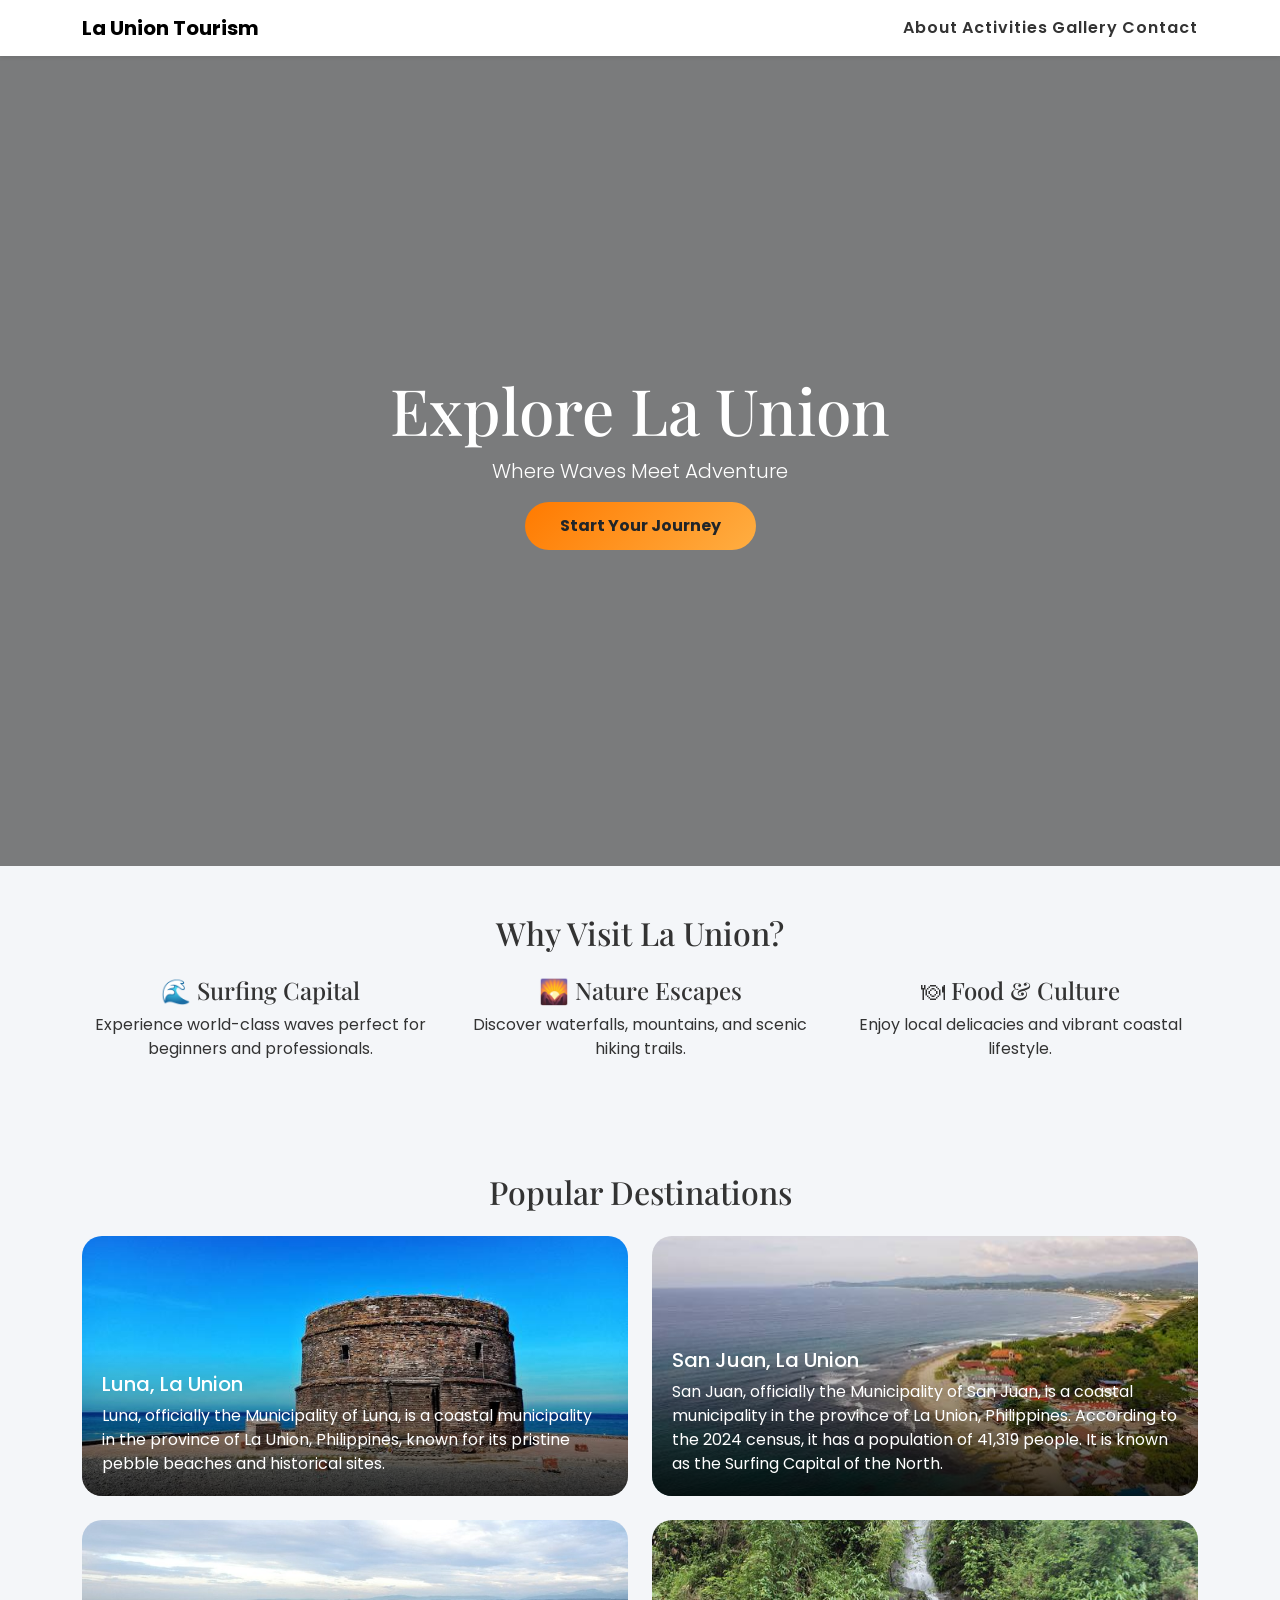
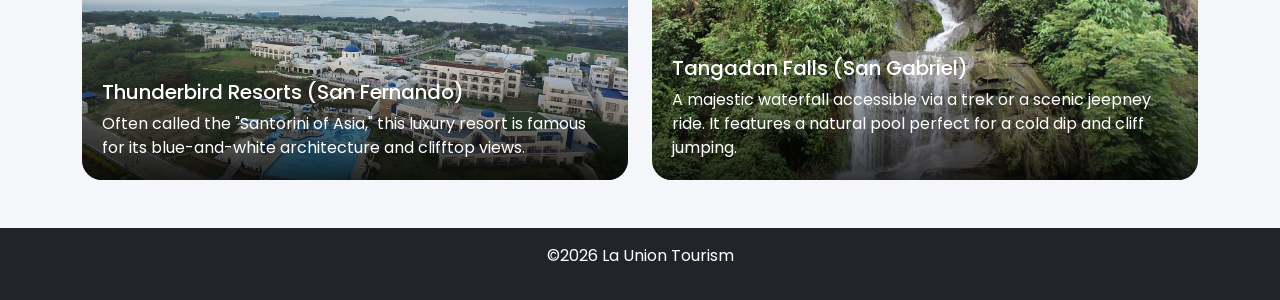
==== index.html @ d93eab06 "Add files via upload" ====
<!DOCTYPE html>
<html lang="en">
<head>
<meta charset="UTF-8">
<meta name="viewport" content="width=device-width, initial-scale=1.0">
<title>La Union Tourism</title>
<link href="https://cdn.jsdelivr.net/npm/bootstrap@5.3.0/dist/css/bootstrap.min.css" rel="stylesheet">
<link rel="stylesheet" href="styles.css">
</head>

<body>

<nav class="navbar navbar-expand-lg bg-white shadow-sm sticky-top">
<div class="container">
<a class="navbar-brand fw-bold" href="#">La Union Tourism</a>
<div>
<a href="about.html" class="nav-link d-inline">About</a>
<a href="activities.html" class="nav-link d-inline">Activities</a>
<a href="gallery.html" class="nav-link d-inline">Gallery</a>
<a href="contact.html" class="nav-link d-inline">Contact</a>
</div>
</div>
</nav>

<main>

<section class="hero-home">
<div>
<h1>Explore La Union</h1>
<p class="lead">Where Waves Meet Adventure</p>
<a href="about.html" class="btn btn-custom">Start Your Journey</a>
</div>
</section>

<section class="container py-5">
<h2 class="text-center mb-4">Why Visit La Union?</h2>
<div class="row text-center">
<div class="col-md-4">
<h4>🌊 Surfing Capital</h4>
<p>Experience world-class waves perfect for beginners and professionals.</p>
</div>
<div class="col-md-4">
<h4>🌄 Nature Escapes</h4>
<p>Discover waterfalls, mountains, and scenic hiking trails.</p>
</div>
<div class="col-md-4">
<h4>🍽 Food & Culture</h4>
<p>Enjoy local delicacies and vibrant coastal lifestyle.</p>
</div>
</div>
</section>

<section class="container py-5">
<h2 class="text-center mb-4">Popular Destinations</h2>
<div class="row g-4">

<div class="col-md-6">
<div class="image-card position-relative">
<img src=".//A.jpg">
<div class="image-card-caption">
<h5>Luna, La Union</h5>
<h7>Luna, officially the Municipality of Luna, is a coastal municipality in the province of La Union, Philippines, known for its pristine pebble beaches and historical sites. </h7>
</div>
</div>
</div>

<div class="col-md-6">
<div class="image-card position-relative">
<img src=".//B.jpg">
<div class="image-card-caption">
<h5>San Juan, La Union</h5>
<h7>San Juan, officially the Municipality of San Juan, is a coastal municipality in the province of La Union, Philippines. According to the 2024 census, it has a population of 41,319 people. It is known as the Surfing Capital of the North.</h7>
</div>
</div>
</div>

<div class="col-md-6">
<div class="image-card position-relative">
<img src=".//C.jpg">
<div class="image-card-caption">
<h5>Thunderbird Resorts (San Fernando)</h5>
<h7>Often called the "Santorini of Asia," this luxury resort is famous for its blue-and-white architecture and clifftop views.</h7>
</div>
</div>
</div>

<div class="col-md-6">
<div class="image-card position-relative">
<img src=".//D.jpg">
<div class="image-card-caption">
<h5>Tangadan Falls (San Gabriel)</h5>
<h7> A majestic waterfall accessible via a trek or a scenic jeepney ride. It features a natural pool perfect for a cold dip and cliff jumping.</h7>
</div>
</div>
</div>

</div>
</section>

</main>

<footer class="bg-dark text-white text-center py-3">
<p>©2026 La Union Tourism</p>
</footer>

</body>
</html>
---- styles.css ----
@import url('https://fonts.googleapis.com/css2?family=Playfair+Display:wght@400;700&family=Poppins:wght@300;400;600&display=swap');

:root {
    --primary: #ff7a00;
    --dark: #1e1e1e;
    --light: #ffffff;
    --bg: #f4f6f9;
}

body {
    font-family: 'Poppins', sans-serif;
    background: var(--bg);
    color: #333;
}
 
h1, h2, h3, h4 {
    font-family: 'Playfair Display', serif;
}
 
.navbar {
    backdrop-filter: blur(10px);
}
.nav-link {
    font-weight: 600;
    letter-spacing: 1px;
    position: relative;
}
.nav-link::after {
    content: '';
    width: 0%;
    height: 2px;
    background: var(--primary);
    position: absolute;
    bottom: 0;
    left: 0;
    transition: 0.3s;
}
.nav-link:hover::after {
    width: 100%;
}
 
.hero-home {
    background: linear-gradient(rgba(0,0,0,0.5), rgba(0,0,0,0.5)),
    url('https://images.unsplash.com/photo-1507525428034-b723cf961d3e?w=1600') center/cover;
    height: 90vh;
    display: flex;
    align-items: center;
    justify-content: center;
    color: white;
    text-align: center;
}

.hero-home h1 {
    font-size: 4rem;
    animation: fadeInDown 1s ease;
}

.hero-home p {
    animation: fadeInUp 1.2s ease;
}
 
.btn-custom {
    background: linear-gradient(135deg, #ff7a00, #ffae42);
    border: none;
    border-radius: 50px;
    padding: 12px 35px;
    font-weight: bold;
    transition: 0.3s;
}
.btn-custom:hover {
    transform: translateY(-3px);
    box-shadow: 0 8px 20px rgba(0,0,0,0.2);
}
 
.image-card {
    position: relative;
    overflow: hidden;
    border-radius: 20px;
    transition: 0.4s;
}
.image-card img {
    width: 100%;
    height: 260px;
    object-fit: cover;
    transition: 0.4s;
}
.image-card:hover img {
    transform: scale(1.1);
}
.image-card:hover {
    transform: translateY(-5px);
}

.image-card-caption {
    position: absolute;
    bottom: 0;
    width: 100%;
    padding: 20px;
    color: white;
    background: linear-gradient(transparent, rgba(0,0,0,0.8));
}
 
.activity-pill {
    background: linear-gradient(135deg, #ff7a00, #ffae42);
    border-radius: 50px;
    padding: 15px;
    text-align: center;
    color: white;
    font-weight: bold;
    transition: 0.3s;
    cursor: pointer;
}
.activity-pill:hover {
    transform: scale(1.05);
}
 
.glass {
    background: rgba(255,255,255,0.2);
    backdrop-filter: blur(15px);
    border-radius: 15px;
}
 
footer {
    background: var(--dark);
}
 
@keyframes fadeInDown {
    from {opacity: 0; transform: translateY(-30px);}
    to {opacity: 1; transform: translateY(0);}
}
@keyframes fadeInUp {
    from {opacity: 0; transform: translateY(30px);}
    to {opacity: 1; transform: translateY(0);}
}
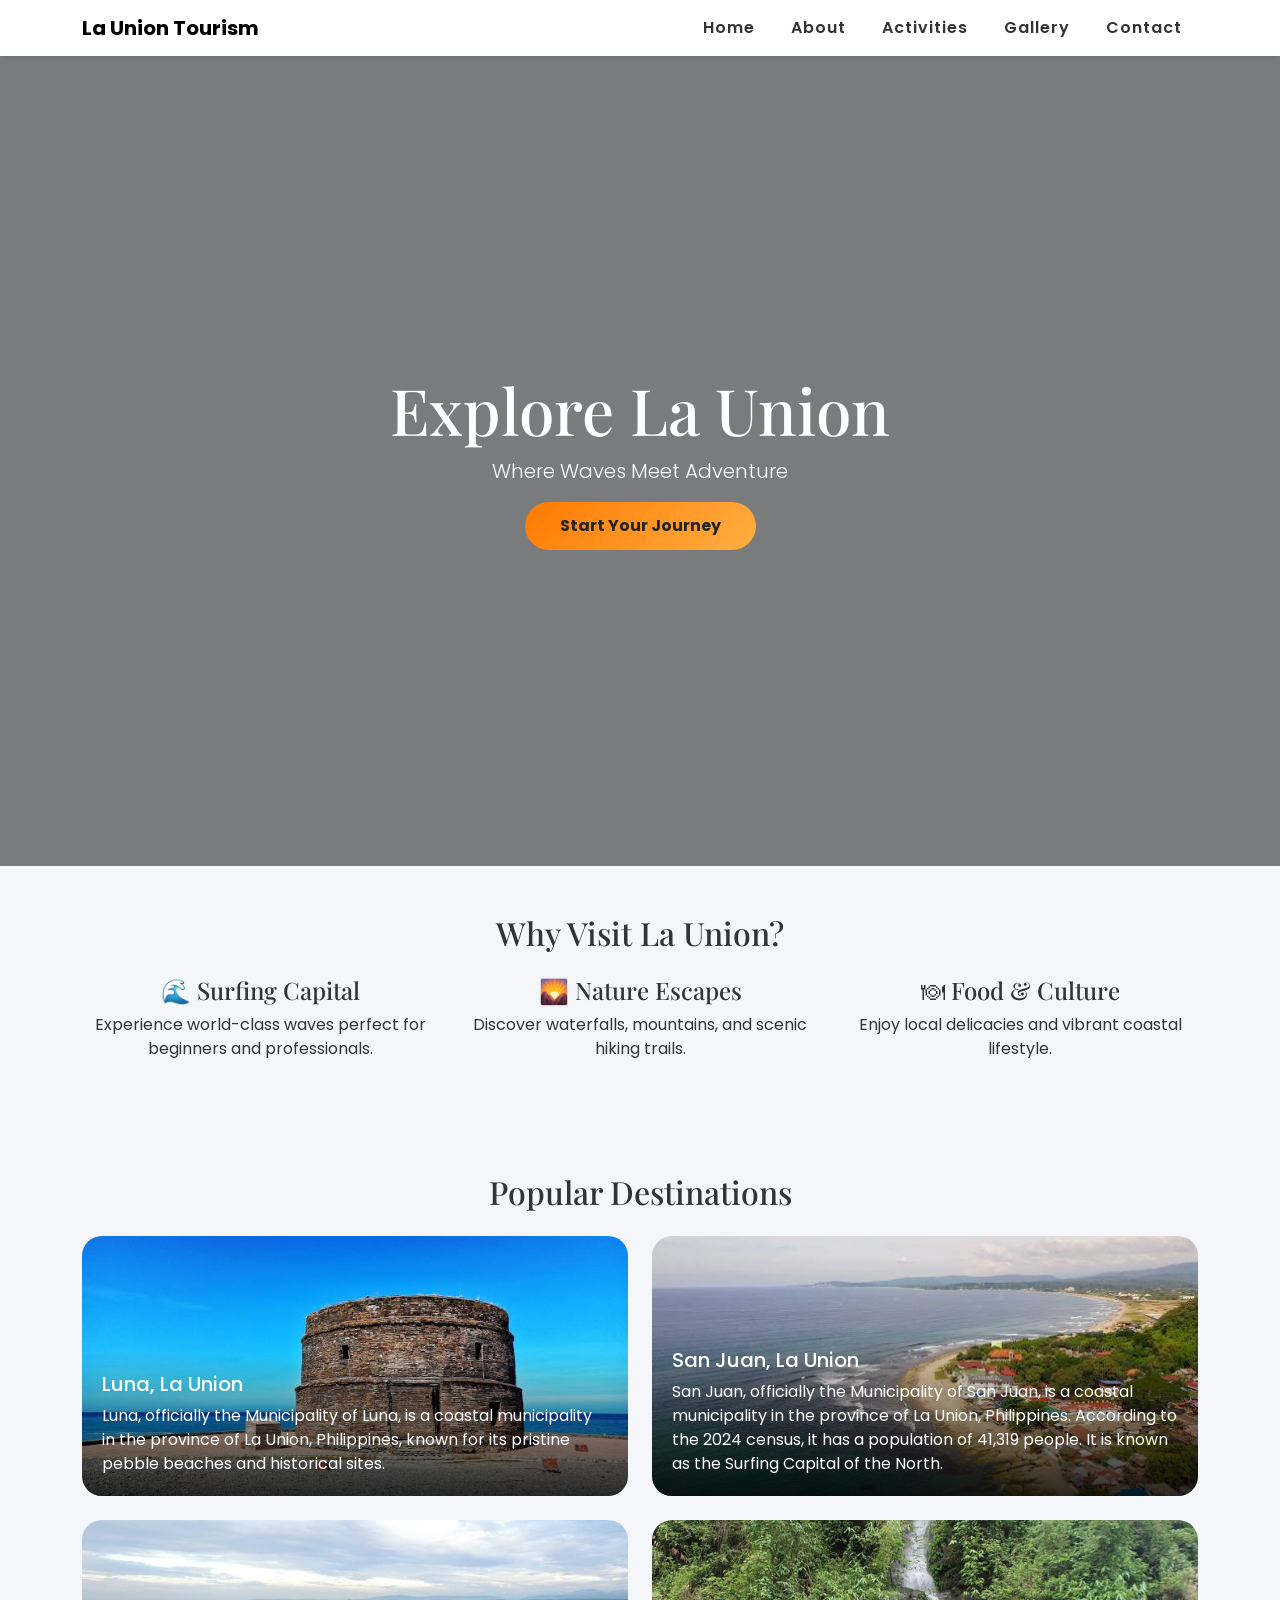
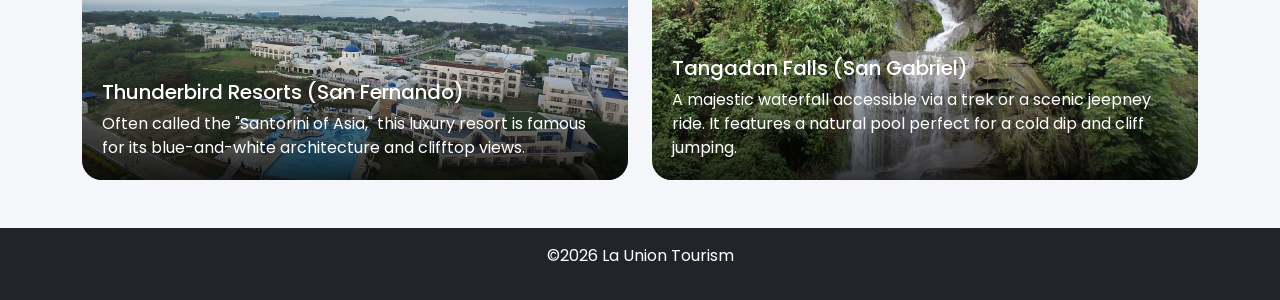
==== commit eed18ee9: "Fix HTML encoding issues in index.html" ====
--- a/index.html
+++ b/index.html
@@ -14,10 +14,11 @@
 <div class="container">
 <a class="navbar-brand fw-bold" href="#">La Union Tourism</a>
 <div>
-<a href="about.html" class="nav-link d-inline">About</a>
-<a href="activities.html" class="nav-link d-inline">Activities</a>
-<a href="gallery.html" class="nav-link d-inline">Gallery</a>
-<a href="contact.html" class="nav-link d-inline">Contact</a>
+<a href="index.html" class="nav-link d-inline mx-3">Home</a>
+<a href="about.html" class="nav-link d-inline mx-3">About</a>
+<a href="activities.html" class="nav-link d-inline mx-3">Activities</a>
+<a href="gallery.html" class="nav-link d-inline mx-3">Gallery</a>
+<a href="contact.html" class="nav-link d-inline mx-3">Contact</a>
 </div>
 </div>
 </nav>
@@ -104,4 +105,4 @@
 </footer>
 
 </body>
-</html>+</html>
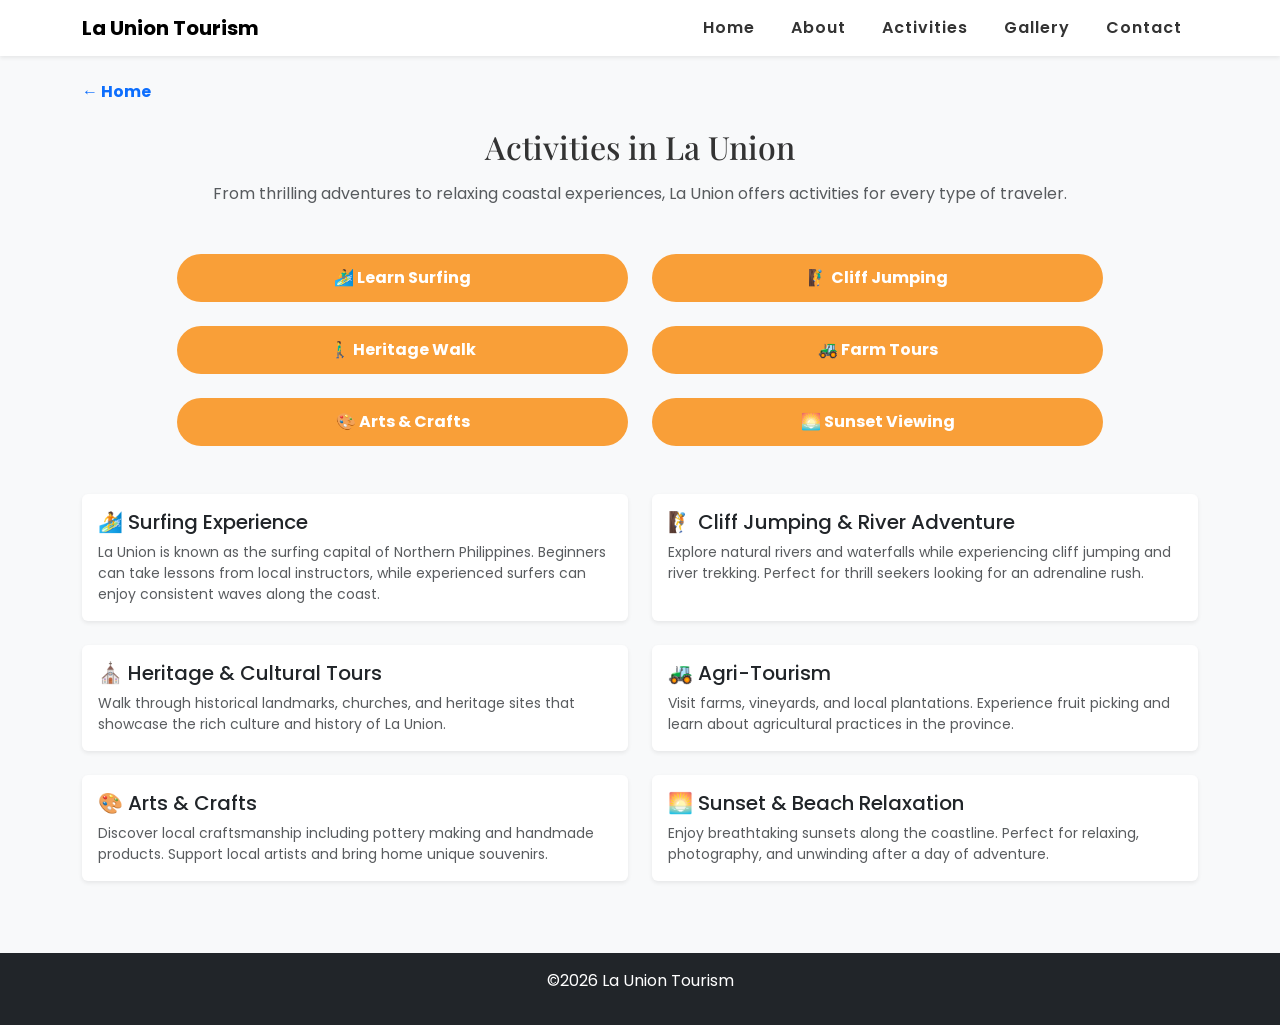
==== commit e87c1bac: "Update index.html" ====
--- a/index.html
+++ b/index.html
@@ -3,105 +3,137 @@
 <head>
 <meta charset="UTF-8">
 <meta name="viewport" content="width=device-width, initial-scale=1.0">
-<title>La Union Tourism</title>
+<title>Activities - La Union Tourism</title>
 <link href="https://cdn.jsdelivr.net/npm/bootstrap@5.3.0/dist/css/bootstrap.min.css" rel="stylesheet">
 <link rel="stylesheet" href="styles.css">
+<style>
+  /* Custom styles for the orange buttons to match your image */
+  .activity-btn {
+    background-color: #f99f38; 
+    color: white;
+    font-weight: bold;
+    border-radius: 25px;
+    padding: 12px 20px;
+    width: 100%;
+    text-align: center;
+    text-decoration: none;
+    display: inline-block;
+    transition: 0.3s;
+  }
+  .activity-btn:hover {
+    background-color: #e08c2f;
+    color: white;
+  }
+</style>
 </head>
 
-<body>
+<body class="bg-light">
 
 <nav class="navbar navbar-expand-lg bg-white shadow-sm sticky-top">
-<div class="container">
-<a class="navbar-brand fw-bold" href="#">La Union Tourism</a>
-<div>
-<a href="index.html" class="nav-link d-inline mx-3">Home</a>
-<a href="about.html" class="nav-link d-inline mx-3">About</a>
-<a href="activities.html" class="nav-link d-inline mx-3">Activities</a>
-<a href="gallery.html" class="nav-link d-inline mx-3">Gallery</a>
-<a href="contact.html" class="nav-link d-inline mx-3">Contact</a>
-</div>
-</div>
+  <div class="container">
+    <a class="navbar-brand fw-bold" href="#">La Union Tourism</a>
+    <div>
+      <a href="index.html" class="nav-link d-inline mx-3">Home</a>
+      <a href="about.html" class="nav-link d-inline mx-3">About</a>
+      <a href="activities.html" class="nav-link d-inline mx-3">Activities</a>
+      <a href="gallery.html" class="nav-link d-inline mx-3">Gallery</a>
+      <a href="contact.html" class="nav-link d-inline mx-3">Contact</a>
+    </div>
+  </div>
 </nav>
 
-<main>
+<main class="container py-4">
+  
+  <div class="mb-4 text-start">
+    <a href="index.html" class="text-decoration-none fw-bold text-primary">← Home</a>
+  </div>
 
-<section class="hero-home">
-<div>
-<h1>Explore La Union</h1>
-<p class="lead">Where Waves Meet Adventure</p>
-<a href="about.html" class="btn btn-custom">Start Your Journey</a>
-</div>
-</section>
+  <div class="text-center mb-5">
+    <h2 class="mb-3">Activities in La Union</h2>
+    <p class="text-muted">From thrilling adventures to relaxing coastal experiences, La Union offers activities for every type of traveler.</p>
+  </div>
 
-<section class="container py-5">
-<h2 class="text-center mb-4">Why Visit La Union?</h2>
-<div class="row text-center">
-<div class="col-md-4">
-<h4>🌊 Surfing Capital</h4>
-<p>Experience world-class waves perfect for beginners and professionals.</p>
-</div>
-<div class="col-md-4">
-<h4>🌄 Nature Escapes</h4>
-<p>Discover waterfalls, mountains, and scenic hiking trails.</p>
-</div>
-<div class="col-md-4">
-<h4>🍽 Food & Culture</h4>
-<p>Enjoy local delicacies and vibrant coastal lifestyle.</p>
-</div>
-</div>
-</section>
+  <div class="row g-4 justify-content-center mb-5">
+    <div class="col-md-5">
+      <a href="#" class="activity-btn">🏄‍♂️ Learn Surfing</a>
+    </div>
+    <div class="col-md-5">
+      <a href="#" class="activity-btn">🧗‍♂️ Cliff Jumping</a>
+    </div>
+    <div class="col-md-5">
+      <a href="#" class="activity-btn">🚶‍♂️ Heritage Walk</a>
+    </div>
+    <div class="col-md-5">
+      <a href="#" class="activity-btn">🚜 Farm Tours</a>
+    </div>
+    <div class="col-md-5">
+      <a href="#" class="activity-btn">🎨 Arts & Crafts</a>
+    </div>
+    <div class="col-md-5">
+      <a href="#" class="activity-btn">🌅 Sunset Viewing</a>
+    </div>
+  </div>
 
-<section class="container py-5">
-<h2 class="text-center mb-4">Popular Destinations</h2>
-<div class="row g-4">
-
-<div class="col-md-6">
-<div class="image-card position-relative">
-<img src=".//A.jpg">
-<div class="image-card-caption">
-<h5>Luna, La Union</h5>
-<h7>Luna, officially the Municipality of Luna, is a coastal municipality in the province of La Union, Philippines, known for its pristine pebble beaches and historical sites. </h7>
-</div>
-</div>
-</div>
-
-<div class="col-md-6">
-<div class="image-card position-relative">
-<img src=".//B.jpg">
-<div class="image-card-caption">
-<h5>San Juan, La Union</h5>
-<h7>San Juan, officially the Municipality of San Juan, is a coastal municipality in the province of La Union, Philippines. According to the 2024 census, it has a population of 41,319 people. It is known as the Surfing Capital of the North.</h7>
-</div>
-</div>
-</div>
-
-<div class="col-md-6">
-<div class="image-card position-relative">
-<img src=".//C.jpg">
-<div class="image-card-caption">
-<h5>Thunderbird Resorts (San Fernando)</h5>
-<h7>Often called the "Santorini of Asia," this luxury resort is famous for its blue-and-white architecture and clifftop views.</h7>
-</div>
-</div>
-</div>
-
-<div class="col-md-6">
-<div class="image-card position-relative">
-<img src=".//D.jpg">
-<div class="image-card-caption">
-<h5>Tangadan Falls (San Gabriel)</h5>
-<h7> A majestic waterfall accessible via a trek or a scenic jeepney ride. It features a natural pool perfect for a cold dip and cliff jumping.</h7>
-</div>
-</div>
-</div>
-
-</div>
-</section>
+  <div class="row g-4">
+    <div class="col-md-6">
+      <div class="card h-100 shadow-sm border-0">
+        <div class="card-body">
+          <h5 class="card-title">🏄 Surfing Experience</h5>
+          <p class="card-text text-muted small">La Union is known as the surfing capital of Northern Philippines. Beginners can take lessons from local instructors, while experienced surfers can enjoy consistent waves along the coast.</p>
+        </div>
+      </div>
+    </div>
+    
+    <div class="col-md-6">
+      <div class="card h-100 shadow-sm border-0">
+        <div class="card-body">
+          <h5 class="card-title">🧗 Cliff Jumping & River Adventure</h5>
+          <p class="card-text text-muted small">Explore natural rivers and waterfalls while experiencing cliff jumping and river trekking. Perfect for thrill seekers looking for an adrenaline rush.</p>
+        </div>
+      </div>
+    </div>
+    
+    <div class="col-md-6">
+      <div class="card h-100 shadow-sm border-0">
+        <div class="card-body">
+          <h5 class="card-title">⛪ Heritage & Cultural Tours</h5>
+          <p class="card-text text-muted small">Walk through historical landmarks, churches, and heritage sites that showcase the rich culture and history of La Union.</p>
+        </div>
+      </div>
+    </div>
+    
+    <div class="col-md-6">
+      <div class="card h-100 shadow-sm border-0">
+        <div class="card-body">
+          <h5 class="card-title">🚜 Agri-Tourism</h5>
+          <p class="card-text text-muted small">Visit farms, vineyards, and local plantations. Experience fruit picking and learn about agricultural practices in the province.</p>
+        </div>
+      </div>
+    </div>
+    
+    <div class="col-md-6">
+      <div class="card h-100 shadow-sm border-0">
+        <div class="card-body">
+          <h5 class="card-title">🎨 Arts & Crafts</h5>
+          <p class="card-text text-muted small">Discover local craftsmanship including pottery making and handmade products. Support local artists and bring home unique souvenirs.</p>
+        </div>
+      </div>
+    </div>
+    
+    <div class="col-md-6">
+      <div class="card h-100 shadow-sm border-0">
+        <div class="card-body">
+          <h5 class="card-title">🌅 Sunset & Beach Relaxation</h5>
+          <p class="card-text text-muted small">Enjoy breathtaking sunsets along the coastline. Perfect for relaxing, photography, and unwinding after a day of adventure.</p>
+        </div>
+      </div>
+    </div>
+  </div>
 
 </main>
 
-<footer class="bg-dark text-white text-center py-3">
-<p>©2026 La Union Tourism</p>
+<footer class="bg-dark text-white text-center py-3 mt-5">
+  <p>©2026 La Union Tourism</p>
 </footer>
 
 </body>
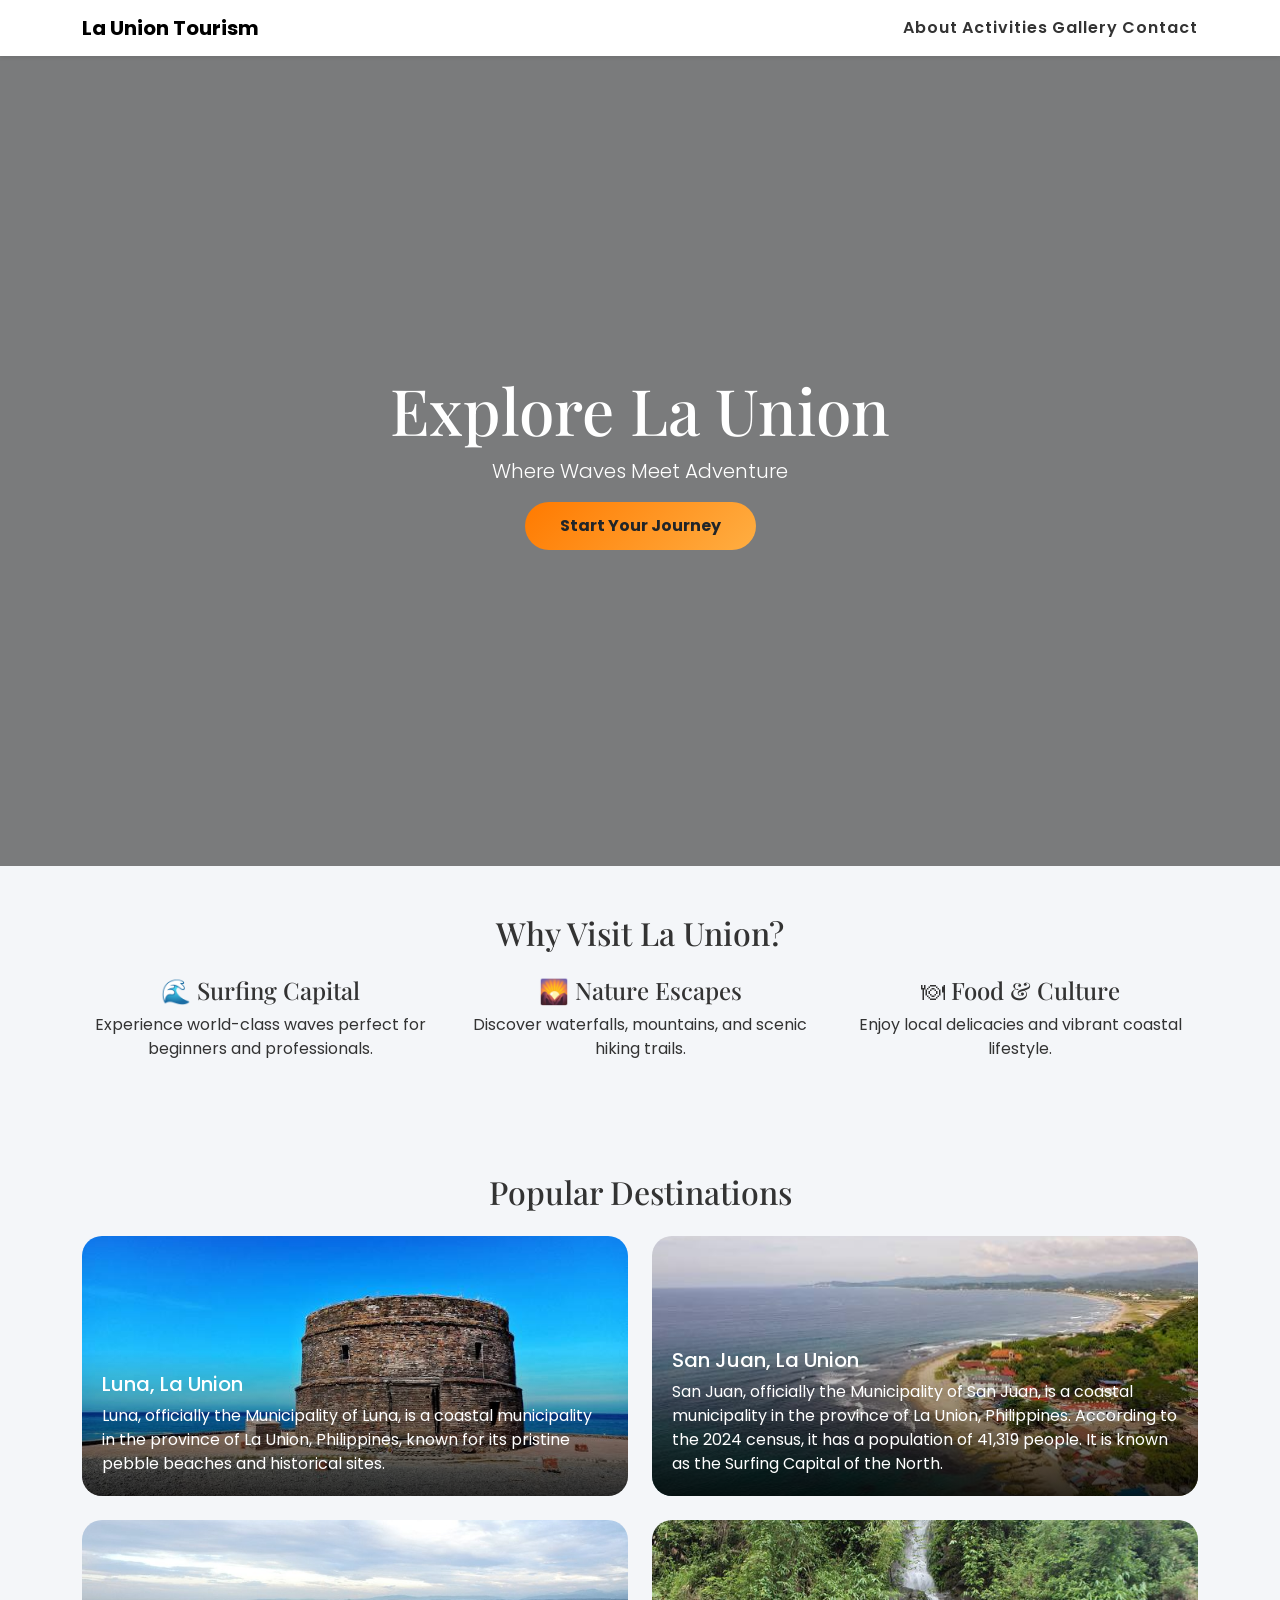
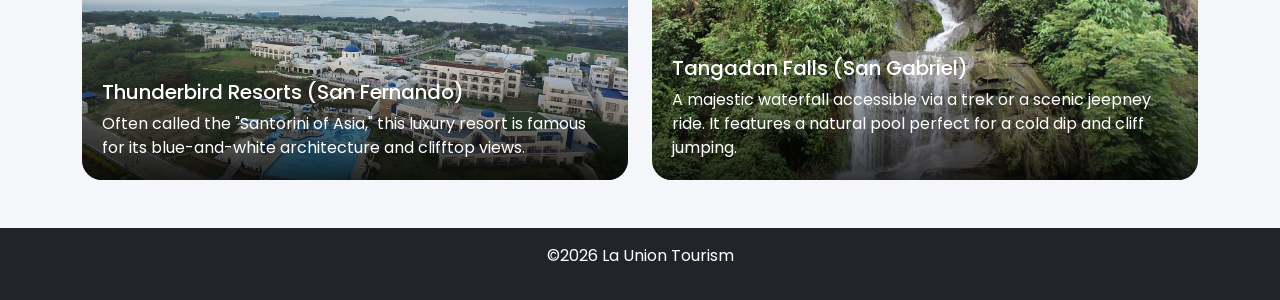
==== commit 8eb86b1c: "Update index.html" ====
--- a/index.html
+++ b/index.html
@@ -3,137 +3,104 @@
 <head>
 <meta charset="UTF-8">
 <meta name="viewport" content="width=device-width, initial-scale=1.0">
-<title>Activities - La Union Tourism</title>
+<title>La Union Tourism</title>
 <link href="https://cdn.jsdelivr.net/npm/bootstrap@5.3.0/dist/css/bootstrap.min.css" rel="stylesheet">
 <link rel="stylesheet" href="styles.css">
-<style>
-  /* Custom styles for the orange buttons to match your image */
-  .activity-btn {
-    background-color: #f99f38; 
-    color: white;
-    font-weight: bold;
-    border-radius: 25px;
-    padding: 12px 20px;
-    width: 100%;
-    text-align: center;
-    text-decoration: none;
-    display: inline-block;
-    transition: 0.3s;
-  }
-  .activity-btn:hover {
-    background-color: #e08c2f;
-    color: white;
-  }
-</style>
 </head>
 
-<body class="bg-light">
+<body>
 
 <nav class="navbar navbar-expand-lg bg-white shadow-sm sticky-top">
-  <div class="container">
-    <a class="navbar-brand fw-bold" href="#">La Union Tourism</a>
-    <div>
-      <a href="index.html" class="nav-link d-inline mx-3">Home</a>
-      <a href="about.html" class="nav-link d-inline mx-3">About</a>
-      <a href="activities.html" class="nav-link d-inline mx-3">Activities</a>
-      <a href="gallery.html" class="nav-link d-inline mx-3">Gallery</a>
-      <a href="contact.html" class="nav-link d-inline mx-3">Contact</a>
-    </div>
-  </div>
+<div class="container">
+<a class="navbar-brand fw-bold" href="#">La Union Tourism</a>
+<div>
+<a href="about.html" class="nav-link d-inline">About</a>
+<a href="activities.html" class="nav-link d-inline">Activities</a>
+<a href="gallery.html" class="nav-link d-inline">Gallery</a>
+<a href="contact.html" class="nav-link d-inline">Contact</a>
+</div>
+</div>
 </nav>
 
-<main class="container py-4">
-  
-  <div class="mb-4 text-start">
-    <a href="index.html" class="text-decoration-none fw-bold text-primary">← Home</a>
-  </div>
+<main>
 
-  <div class="text-center mb-5">
-    <h2 class="mb-3">Activities in La Union</h2>
-    <p class="text-muted">From thrilling adventures to relaxing coastal experiences, La Union offers activities for every type of traveler.</p>
-  </div>
+<section class="hero-home">
+<div>
+<h1>Explore La Union</h1>
+<p class="lead">Where Waves Meet Adventure</p>
+<a href="about.html" class="btn btn-custom">Start Your Journey</a>
+</div>
+</section>
 
-  <div class="row g-4 justify-content-center mb-5">
-    <div class="col-md-5">
-      <a href="#" class="activity-btn">🏄‍♂️ Learn Surfing</a>
-    </div>
-    <div class="col-md-5">
-      <a href="#" class="activity-btn">🧗‍♂️ Cliff Jumping</a>
-    </div>
-    <div class="col-md-5">
-      <a href="#" class="activity-btn">🚶‍♂️ Heritage Walk</a>
-    </div>
-    <div class="col-md-5">
-      <a href="#" class="activity-btn">🚜 Farm Tours</a>
-    </div>
-    <div class="col-md-5">
-      <a href="#" class="activity-btn">🎨 Arts & Crafts</a>
-    </div>
-    <div class="col-md-5">
-      <a href="#" class="activity-btn">🌅 Sunset Viewing</a>
-    </div>
-  </div>
+<section class="container py-5">
+<h2 class="text-center mb-4">Why Visit La Union?</h2>
+<div class="row text-center">
+<div class="col-md-4">
+<h4>🌊 Surfing Capital</h4>
+<p>Experience world-class waves perfect for beginners and professionals.</p>
+</div>
+<div class="col-md-4">
+<h4>🌄 Nature Escapes</h4>
+<p>Discover waterfalls, mountains, and scenic hiking trails.</p>
+</div>
+<div class="col-md-4">
+<h4>🍽 Food & Culture</h4>
+<p>Enjoy local delicacies and vibrant coastal lifestyle.</p>
+</div>
+</div>
+</section>
 
-  <div class="row g-4">
-    <div class="col-md-6">
-      <div class="card h-100 shadow-sm border-0">
-        <div class="card-body">
-          <h5 class="card-title">🏄 Surfing Experience</h5>
-          <p class="card-text text-muted small">La Union is known as the surfing capital of Northern Philippines. Beginners can take lessons from local instructors, while experienced surfers can enjoy consistent waves along the coast.</p>
-        </div>
-      </div>
-    </div>
-    
-    <div class="col-md-6">
-      <div class="card h-100 shadow-sm border-0">
-        <div class="card-body">
-          <h5 class="card-title">🧗 Cliff Jumping & River Adventure</h5>
-          <p class="card-text text-muted small">Explore natural rivers and waterfalls while experiencing cliff jumping and river trekking. Perfect for thrill seekers looking for an adrenaline rush.</p>
-        </div>
-      </div>
-    </div>
-    
-    <div class="col-md-6">
-      <div class="card h-100 shadow-sm border-0">
-        <div class="card-body">
-          <h5 class="card-title">⛪ Heritage & Cultural Tours</h5>
-          <p class="card-text text-muted small">Walk through historical landmarks, churches, and heritage sites that showcase the rich culture and history of La Union.</p>
-        </div>
-      </div>
-    </div>
-    
-    <div class="col-md-6">
-      <div class="card h-100 shadow-sm border-0">
-        <div class="card-body">
-          <h5 class="card-title">🚜 Agri-Tourism</h5>
-          <p class="card-text text-muted small">Visit farms, vineyards, and local plantations. Experience fruit picking and learn about agricultural practices in the province.</p>
-        </div>
-      </div>
-    </div>
-    
-    <div class="col-md-6">
-      <div class="card h-100 shadow-sm border-0">
-        <div class="card-body">
-          <h5 class="card-title">🎨 Arts & Crafts</h5>
-          <p class="card-text text-muted small">Discover local craftsmanship including pottery making and handmade products. Support local artists and bring home unique souvenirs.</p>
-        </div>
-      </div>
-    </div>
-    
-    <div class="col-md-6">
-      <div class="card h-100 shadow-sm border-0">
-        <div class="card-body">
-          <h5 class="card-title">🌅 Sunset & Beach Relaxation</h5>
-          <p class="card-text text-muted small">Enjoy breathtaking sunsets along the coastline. Perfect for relaxing, photography, and unwinding after a day of adventure.</p>
-        </div>
-      </div>
-    </div>
-  </div>
+<section class="container py-5">
+<h2 class="text-center mb-4">Popular Destinations</h2>
+<div class="row g-4">
+
+<div class="col-md-6">
+<div class="image-card position-relative">
+<img src=".//A.jpg">
+<div class="image-card-caption">
+<h5>Luna, La Union</h5>
+<h7>Luna, officially the Municipality of Luna, is a coastal municipality in the province of La Union, Philippines, known for its pristine pebble beaches and historical sites. </h7>
+</div>
+</div>
+</div>
+
+<div class="col-md-6">
+<div class="image-card position-relative">
+<img src=".//B.jpg">
+<div class="image-card-caption">
+<h5>San Juan, La Union</h5>
+<h7>San Juan, officially the Municipality of San Juan, is a coastal municipality in the province of La Union, Philippines. According to the 2024 census, it has a population of 41,319 people. It is known as the Surfing Capital of the North.</h7>
+</div>
+</div>
+</div>
+
+<div class="col-md-6">
+<div class="image-card position-relative">
+<img src=".//C.jpg">
+<div class="image-card-caption">
+<h5>Thunderbird Resorts (San Fernando)</h5>
+<h7>Often called the "Santorini of Asia," this luxury resort is famous for its blue-and-white architecture and clifftop views.</h7>
+</div>
+</div>
+</div>
+
+<div class="col-md-6">
+<div class="image-card position-relative">
+<img src=".//D.jpg">
+<div class="image-card-caption">
+<h5>Tangadan Falls (San Gabriel)</h5>
+<h7> A majestic waterfall accessible via a trek or a scenic jeepney ride. It features a natural pool perfect for a cold dip and cliff jumping.</h7>
+</div>
+</div>
+</div>
+
+</div>
+</section>
 
 </main>
 
-<footer class="bg-dark text-white text-center py-3 mt-5">
-  <p>©2026 La Union Tourism</p>
+<footer class="bg-dark text-white text-center py-3">
+<p>©2026 La Union Tourism</p>
 </footer>
 
 </body>
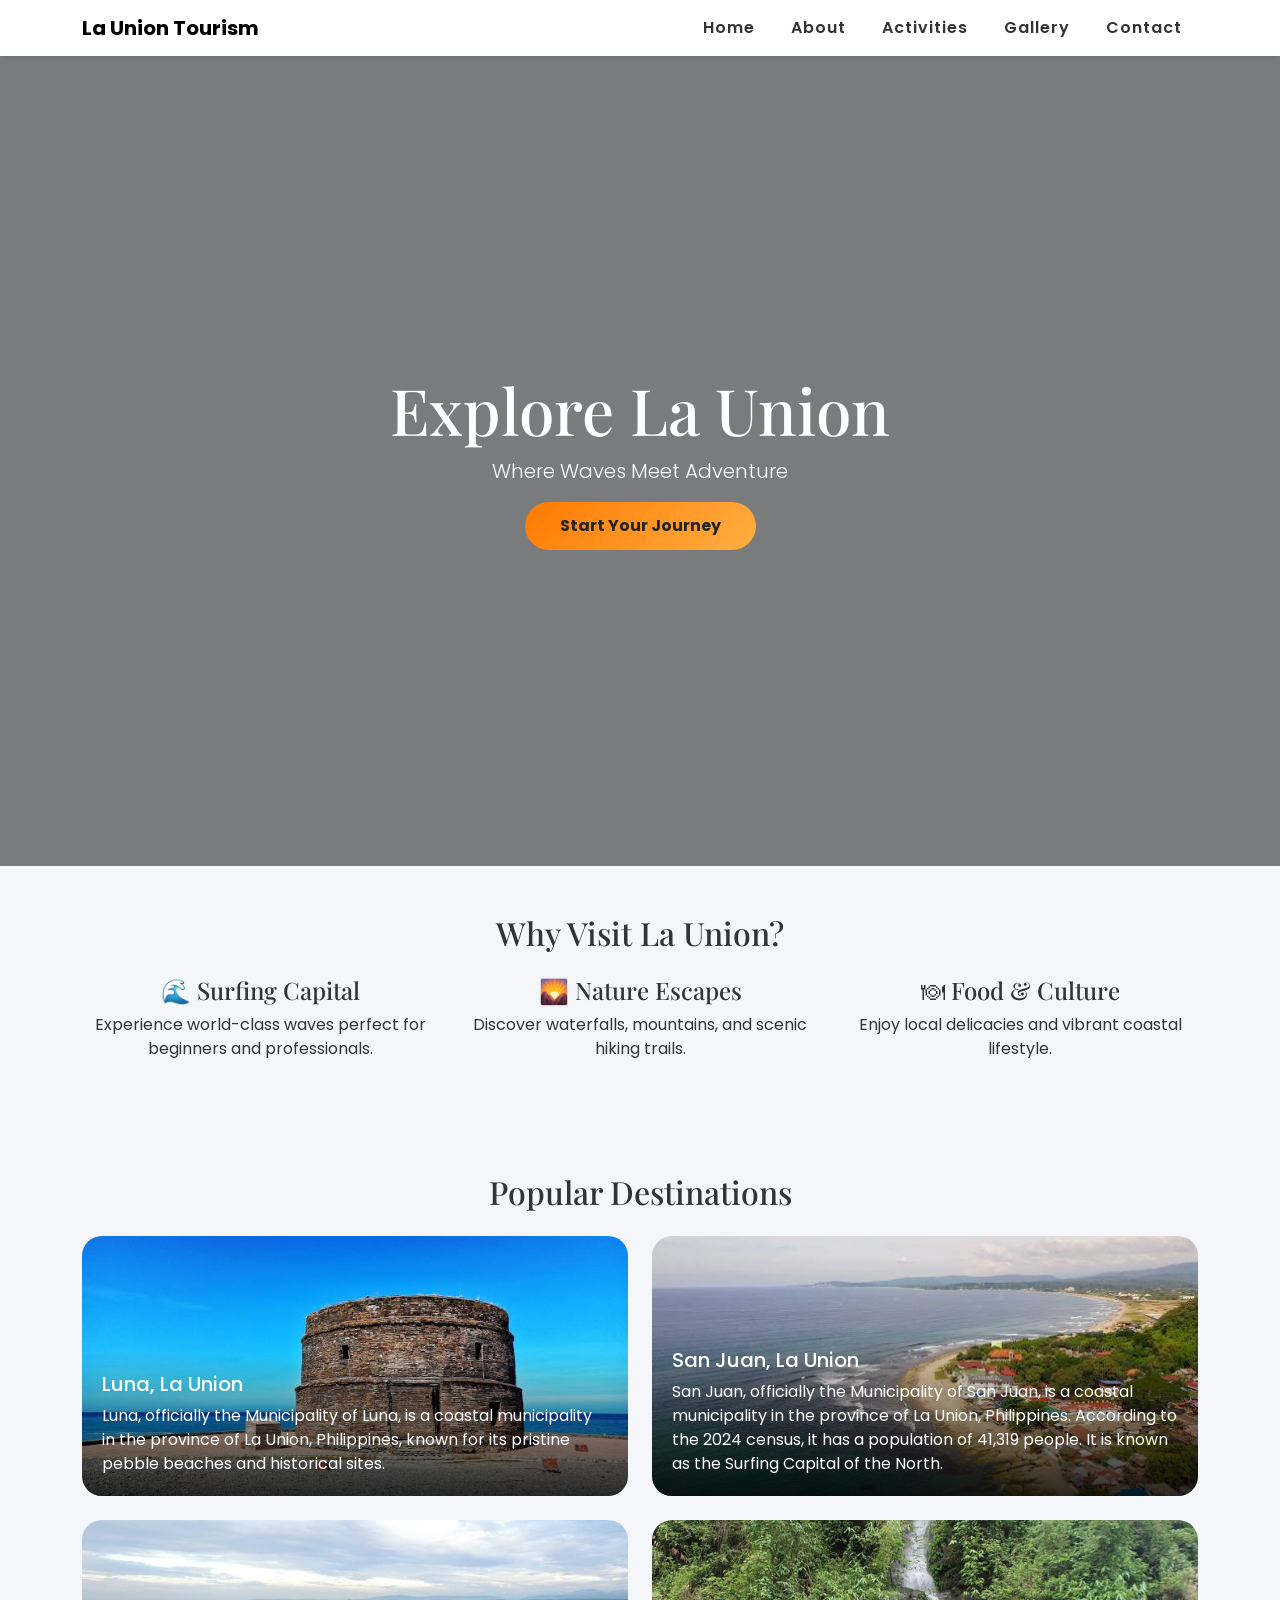
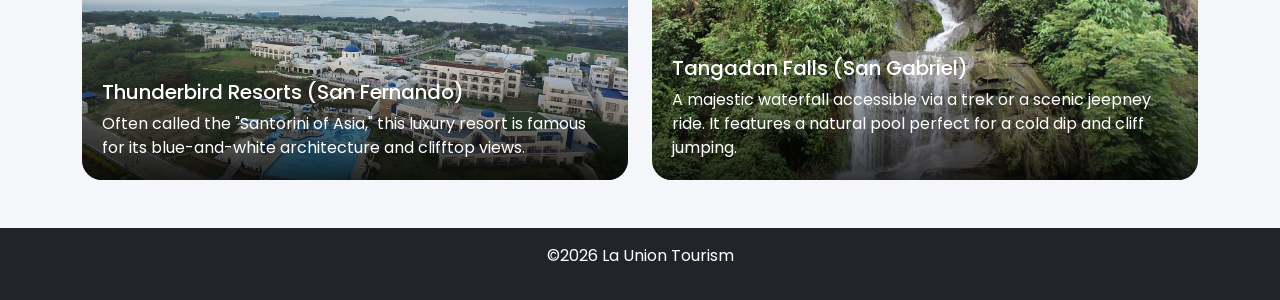
==== commit d717b511: "Update index.html" ====
--- a/index.html
+++ b/index.html
@@ -14,10 +14,11 @@
 <div class="container">
 <a class="navbar-brand fw-bold" href="#">La Union Tourism</a>
 <div>
-<a href="about.html" class="nav-link d-inline">About</a>
-<a href="activities.html" class="nav-link d-inline">Activities</a>
-<a href="gallery.html" class="nav-link d-inline">Gallery</a>
-<a href="contact.html" class="nav-link d-inline">Contact</a>
+<a href="index.html" class="nav-link d-inline mx-3">Home</a>
+<a href="about.html" class="nav-link d-inline mx-3">About</a>
+<a href="activities.html" class="nav-link d-inline mx-3">Activities</a>
+<a href="gallery.html" class="nav-link d-inline mx-3">Gallery</a>
+<a href="contact.html" class="nav-link d-inline mx-3">Contact</a>
 </div>
 </div>
 </nav>
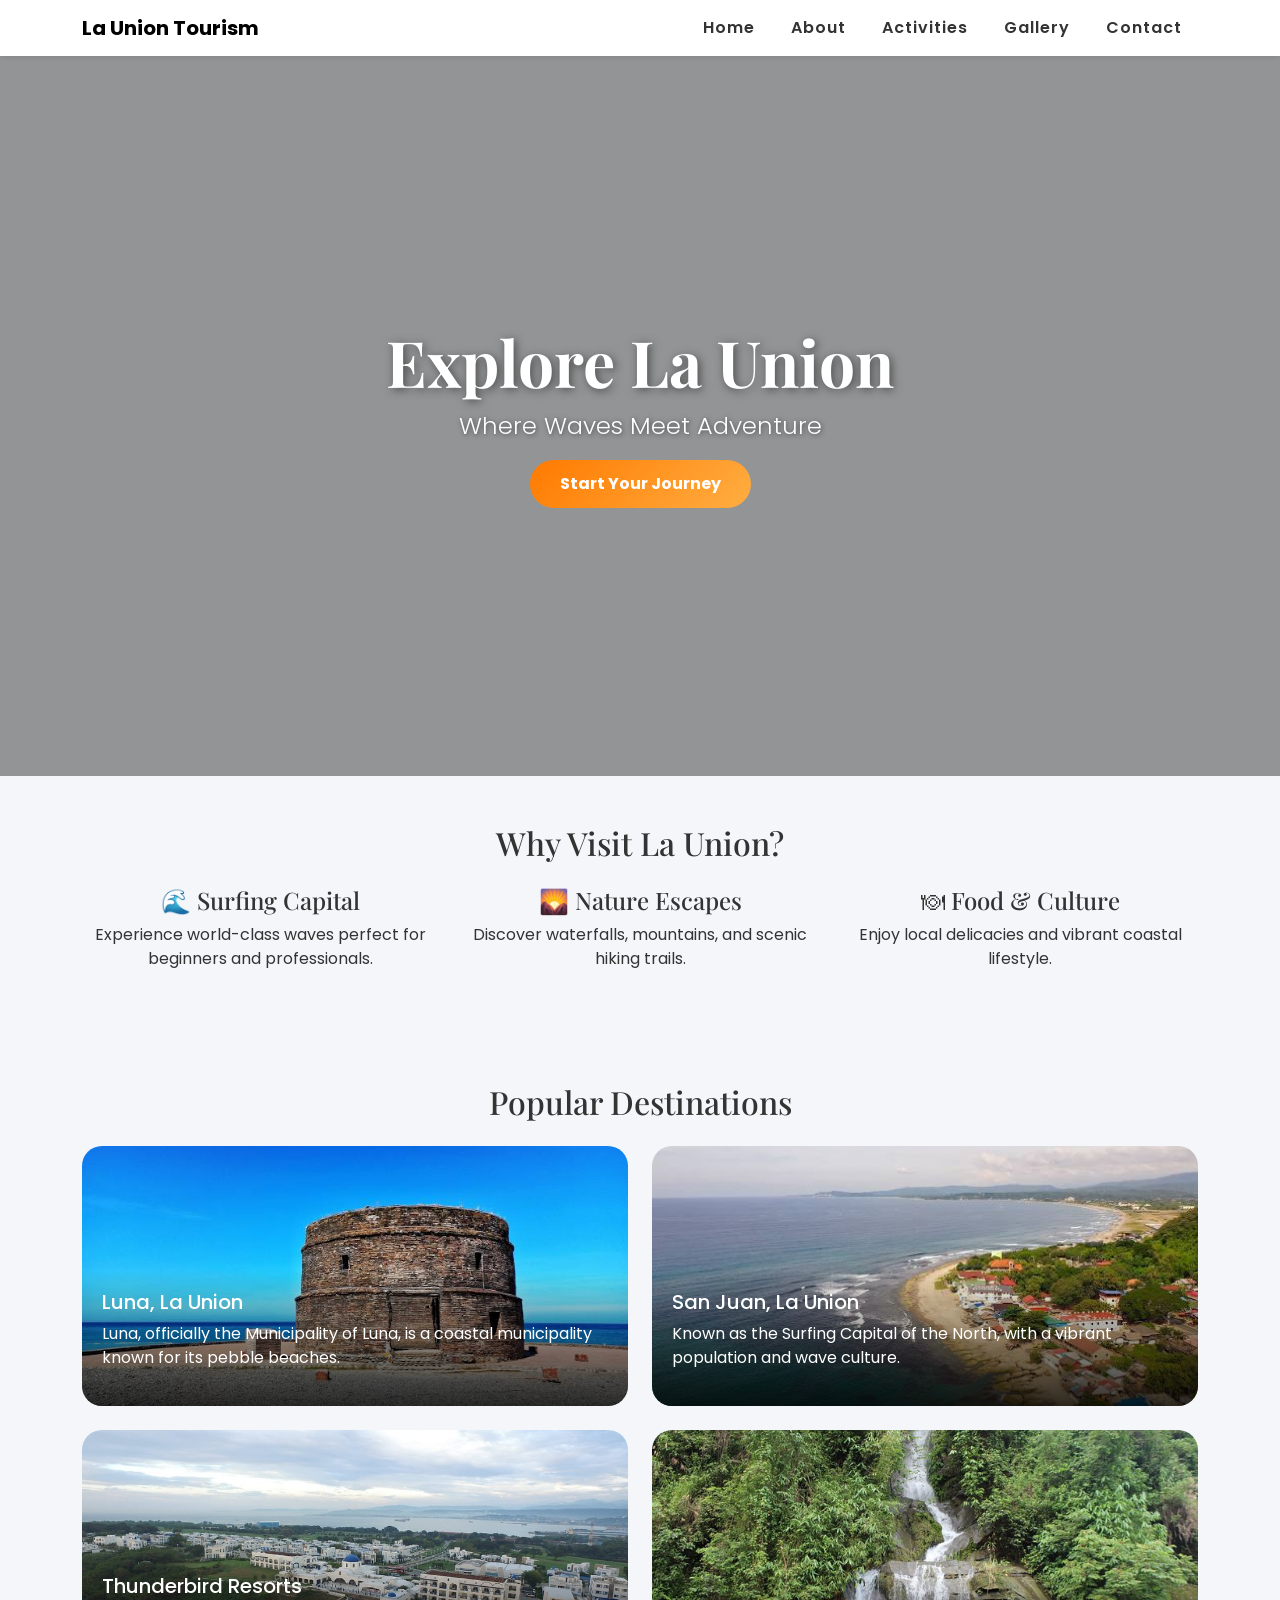
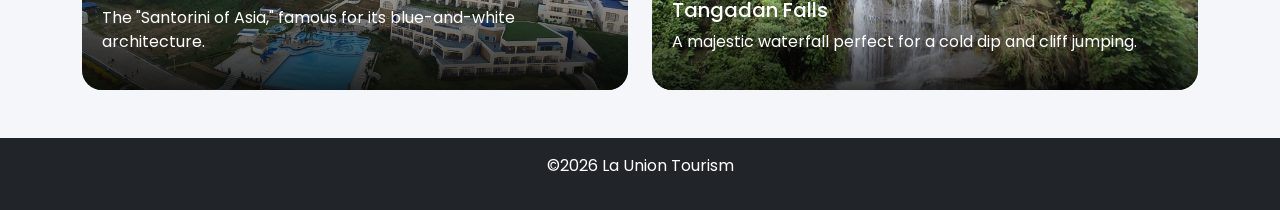
==== commit 44d53550: "Update index.html" ====
--- a/index.html
+++ b/index.html
@@ -6,6 +6,47 @@
 <title>La Union Tourism</title>
 <link href="https://cdn.jsdelivr.net/npm/bootstrap@5.3.0/dist/css/bootstrap.min.css" rel="stylesheet">
 <link rel="stylesheet" href="styles.css">
+<style>
+    /* Adding the sunset photo as the Hero background */
+    .hero-home {
+        background: linear-gradient(rgba(0, 0, 0, 0.4), rgba(0, 0, 0, 0.4)), url('5555.jfif');
+        background-size: cover;
+        background-position: center;
+        background-attachment: fixed;
+        height: 80vh; /* Adjust height as needed */
+        display: flex;
+        align-items: center;
+        justify-content: center;
+        text-align: center;
+        color: white;
+    }
+
+    .hero-home h1 {
+        font-size: 4rem;
+        font-weight: bold;
+        text-shadow: 2px 2px 10px rgba(0,0,0,0.5);
+    }
+
+    .hero-home .lead {
+        font-size: 1.5rem;
+        text-shadow: 1px 1px 5px rgba(0,0,0,0.5);
+    }
+
+    .btn-custom {
+        background-color: #f39c12; /* Golden orange to match sunset */
+        color: white;
+        padding: 12px 30px;
+        border-radius: 30px;
+        font-weight: bold;
+        border: none;
+        transition: 0.3s;
+    }
+
+    .btn-custom:hover {
+        background-color: #e67e22;
+        color: white;
+    }
+</style>
 </head>
 
 <body>
@@ -57,40 +98,40 @@
 
 <div class="col-md-6">
 <div class="image-card position-relative">
-<img src=".//A.jpg">
+<img src=".//A.jpg" class="img-fluid rounded">
 <div class="image-card-caption">
 <h5>Luna, La Union</h5>
-<h7>Luna, officially the Municipality of Luna, is a coastal municipality in the province of La Union, Philippines, known for its pristine pebble beaches and historical sites. </h7>
+<p>Luna, officially the Municipality of Luna, is a coastal municipality known for its pebble beaches.</p>
 </div>
 </div>
 </div>
 
 <div class="col-md-6">
 <div class="image-card position-relative">
-<img src=".//B.jpg">
+<img src=".//B.jpg" class="img-fluid rounded">
 <div class="image-card-caption">
 <h5>San Juan, La Union</h5>
-<h7>San Juan, officially the Municipality of San Juan, is a coastal municipality in the province of La Union, Philippines. According to the 2024 census, it has a population of 41,319 people. It is known as the Surfing Capital of the North.</h7>
+<p>Known as the Surfing Capital of the North, with a vibrant population and wave culture.</p>
 </div>
 </div>
 </div>
 
 <div class="col-md-6">
 <div class="image-card position-relative">
-<img src=".//C.jpg">
+<img src=".//C.jpg" class="img-fluid rounded">
 <div class="image-card-caption">
-<h5>Thunderbird Resorts (San Fernando)</h5>
-<h7>Often called the "Santorini of Asia," this luxury resort is famous for its blue-and-white architecture and clifftop views.</h7>
+<h5>Thunderbird Resorts</h5>
+<p>The "Santorini of Asia," famous for its blue-and-white architecture.</p>
 </div>
 </div>
 </div>
 
 <div class="col-md-6">
 <div class="image-card position-relative">
-<img src=".//D.jpg">
+<img src=".//D.jpg" class="img-fluid rounded">
 <div class="image-card-caption">
-<h5>Tangadan Falls (San Gabriel)</h5>
-<h7> A majestic waterfall accessible via a trek or a scenic jeepney ride. It features a natural pool perfect for a cold dip and cliff jumping.</h7>
+<h5>Tangadan Falls</h5>
+<p>A majestic waterfall perfect for a cold dip and cliff jumping.</p>
 </div>
 </div>
 </div>
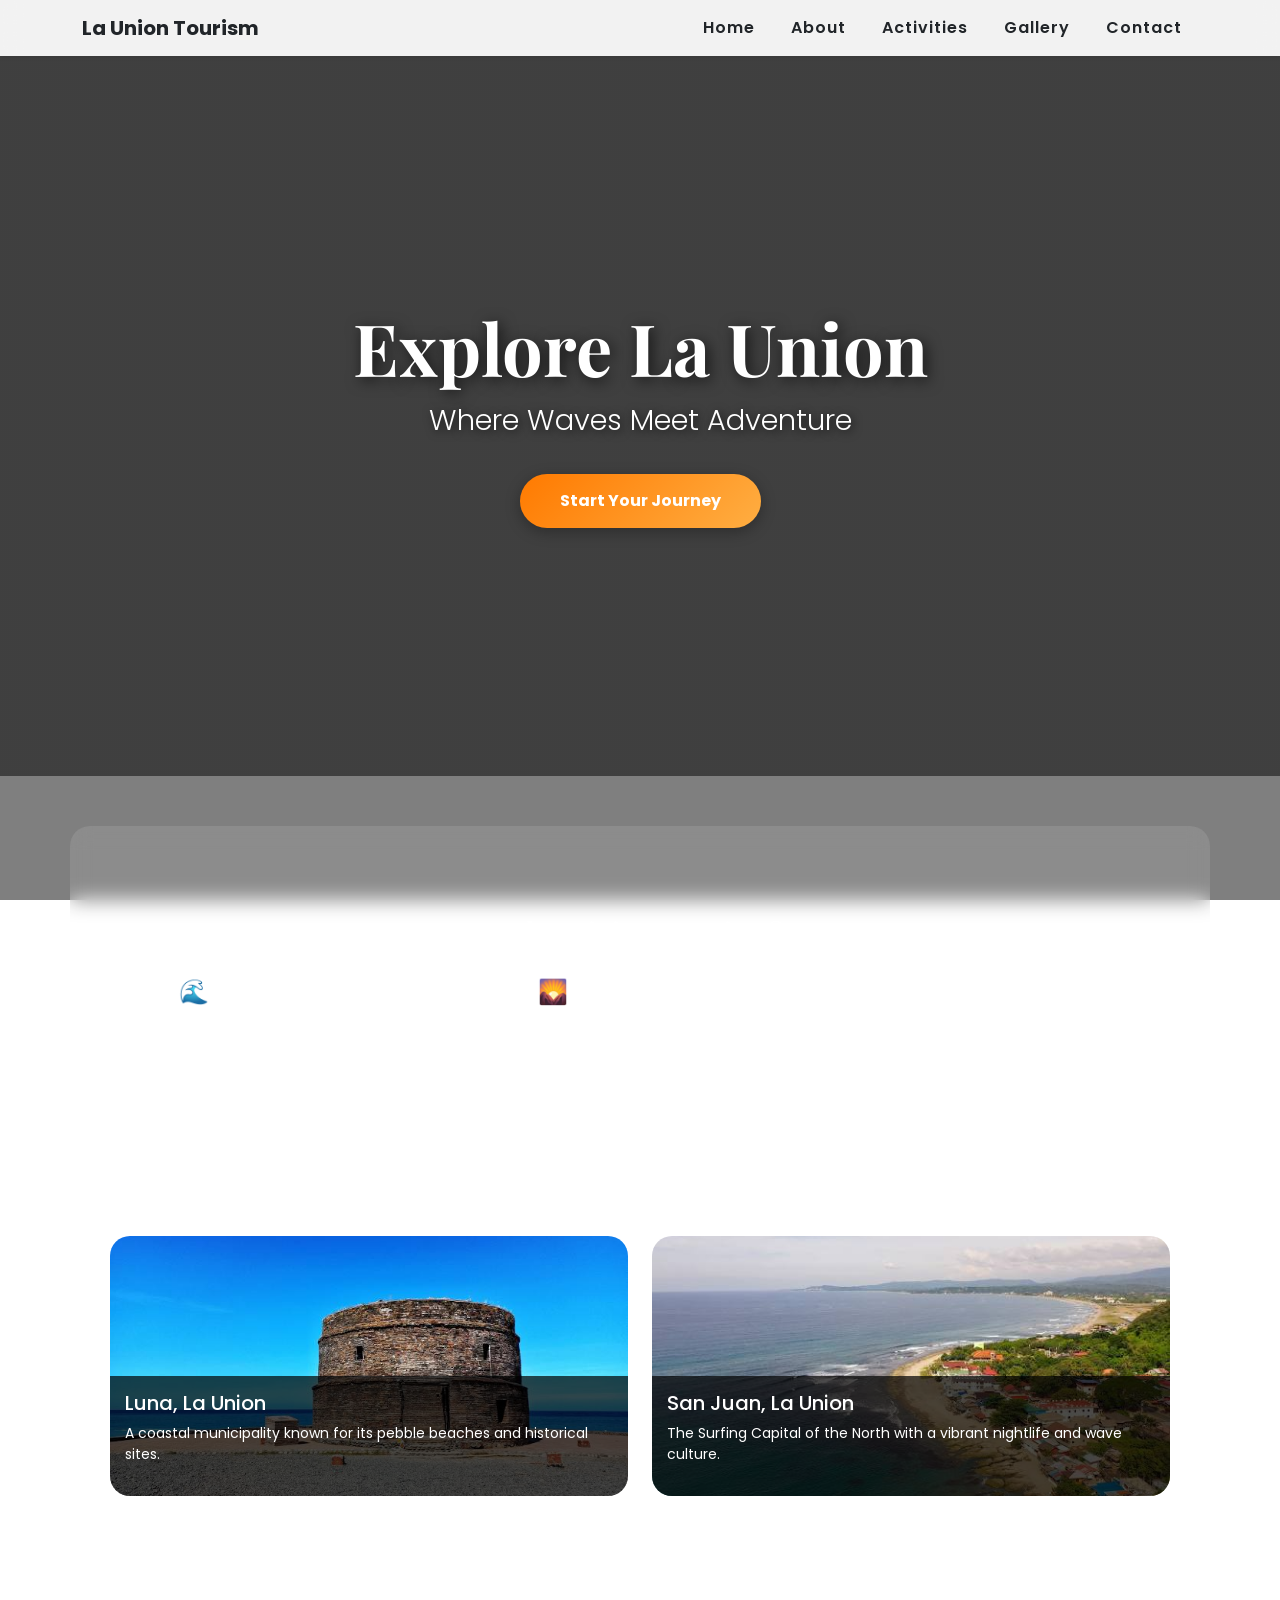
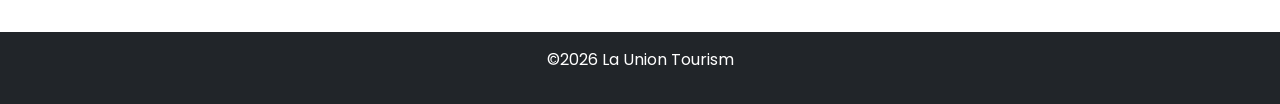
==== commit b95c83b2: "Refactor index.html for improved layout and styling Updated the layout and styling for the La Union " ====
--- a/index.html
+++ b/index.html
@@ -7,59 +7,87 @@
 <link href="https://cdn.jsdelivr.net/npm/bootstrap@5.3.0/dist/css/bootstrap.min.css" rel="stylesheet">
 <link rel="stylesheet" href="styles.css">
 <style>
-    /* Adding the sunset photo as the Hero background */
-    .hero-home {
-        background: linear-gradient(rgba(0, 0, 0, 0.4), rgba(0, 0, 0, 0.4)), url('5555.jfif');
+    /* Full Page Background */
+    body {
+        background: linear-gradient(rgba(0, 0, 0, 0.5), rgba(0, 0, 0, 0.5)), url('5555.jfif');
         background-size: cover;
         background-position: center;
         background-attachment: fixed;
-        height: 80vh; /* Adjust height as needed */
+        background-repeat: no-repeat;
+        color: white; /* Makes all default text white to stand out */
+    }
+
+    /* Navbar styling to stay clean over background */
+    .navbar {
+        background-color: rgba(255, 255, 255, 0.9) !important;
+    }
+
+    /* Hero Section Adjustments */
+    .hero-home {
+        height: 80vh;
         display: flex;
         align-items: center;
         justify-content: center;
         text-align: center;
-        color: white;
     }
 
     .hero-home h1 {
-        font-size: 4rem;
+        font-size: 4.5rem;
         font-weight: bold;
-        text-shadow: 2px 2px 10px rgba(0,0,0,0.5);
+        text-shadow: 3px 3px 15px rgba(0,0,0,0.7);
     }
 
     .hero-home .lead {
-        font-size: 1.5rem;
-        text-shadow: 1px 1px 5px rgba(0,0,0,0.5);
+        font-size: 1.8rem;
+        text-shadow: 2px 2px 10px rgba(0,0,0,0.7);
     }
 
+    /* Custom Button */
     .btn-custom {
-        background-color: #f39c12; /* Golden orange to match sunset */
+        background-color: #f39c12;
         color: white;
-        padding: 12px 30px;
-        border-radius: 30px;
+        padding: 15px 40px;
+        border-radius: 50px;
         font-weight: bold;
         border: none;
         transition: 0.3s;
+        box-shadow: 0 4px 15px rgba(0,0,0,0.3);
     }
 
     .btn-custom:hover {
         background-color: #e67e22;
         color: white;
+        transform: translateY(-3px);
+    }
+
+    /* Content Cards styling for visibility */
+    .section-container {
+        background: rgba(255, 255, 255, 0.1);
+        backdrop-filter: blur(10px);
+        border-radius: 20px;
+        padding: 40px;
+        margin-top: 50px;
+    }
+
+    .image-card-caption {
+        background: rgba(0, 0, 0, 0.7);
+        padding: 15px;
+        border-radius: 0 0 10px 10px;
     }
 </style>
 </head>
 
 <body>
 
-<nav class="navbar navbar-expand-lg bg-white shadow-sm sticky-top">
+<nav class="navbar navbar-expand-lg shadow-sm sticky-top">
 <div class="container">
-<a class="navbar-brand fw-bold" href="#">La Union Tourism</a>
+<a class="navbar-brand fw-bold text-dark" href="#">La Union Tourism</a>
 <div>
-<a href="index.html" class="nav-link d-inline mx-3">Home</a>
-<a href="about.html" class="nav-link d-inline mx-3">About</a>
-<a href="activities.html" class="nav-link d-inline mx-3">Activities</a>
-<a href="gallery.html" class="nav-link d-inline mx-3">Gallery</a>
-<a href="contact.html" class="nav-link d-inline mx-3">Contact</a>
+<a href="index.html" class="nav-link d-inline mx-3 text-dark">Home</a>
+<a href="about.html" class="nav-link d-inline mx-3 text-dark">About</a>
+<a href="activities.html" class="nav-link d-inline mx-3 text-dark">Activities</a>
+<a href="gallery.html" class="nav-link d-inline mx-3 text-dark">Gallery</a>
+<a href="contact.html" class="nav-link d-inline mx-3 text-dark">Contact</a>
 </div>
 </div>
 </nav>
@@ -67,77 +95,56 @@
 <main>
 
 <section class="hero-home">
-<div>
-<h1>Explore La Union</h1>
-<p class="lead">Where Waves Meet Adventure</p>
-<a href="about.html" class="btn btn-custom">Start Your Journey</a>
-</div>
+    <div class="container">
+        <h1>Explore La Union</h1>
+        <p class="lead">Where Waves Meet Adventure</p>
+        <a href="about.html" class="btn btn-custom mt-3">Start Your Journey</a>
+    </div>
 </section>
 
-<section class="container py-5">
-<h2 class="text-center mb-4">Why Visit La Union?</h2>
-<div class="row text-center">
-<div class="col-md-4">
-<h4>🌊 Surfing Capital</h4>
-<p>Experience world-class waves perfect for beginners and professionals.</p>
+<div class="container section-container mb-5">
+    <section class="py-5">
+        <h2 class="text-center mb-4">Why Visit La Union?</h2>
+        <div class="row text-center">
+            <div class="col-md-4">
+                <h4>🌊 Surfing Capital</h4>
+                <p>Experience world-class waves perfect for beginners and professionals.</p>
+            </div>
+            <div class="col-md-4">
+                <h4>🌄 Nature Escapes</h4>
+                <p>Discover waterfalls, mountains, and scenic hiking trails.</p>
+            </div>
+            <div class="col-md-4">
+                <h4>🍽 Food & Culture</h4>
+                <p>Enjoy local delicacies and vibrant coastal lifestyle.</p>
+            </div>
+        </div>
+    </section>
+
+    <section class="py-5">
+        <h2 class="text-center mb-4">Popular Destinations</h2>
+        <div class="row g-4">
+            <div class="col-md-6">
+                <div class="image-card position-relative">
+                    <img src=".//A.jpg" class="img-fluid rounded shadow w-100">
+                    <div class="image-card-caption mt-2">
+                        <h5>Luna, La Union</h5>
+                        <p class="small">A coastal municipality known for its pebble beaches and historical sites.</p>
+                    </div>
+                </div>
+            </div>
+            <div class="col-md-6">
+                <div class="image-card position-relative">
+                    <img src=".//B.jpg" class="img-fluid rounded shadow w-100">
+                    <div class="image-card-caption mt-2">
+                        <h5>San Juan, La Union</h5>
+                        <p class="small">The Surfing Capital of the North with a vibrant nightlife and wave culture.</p>
+                    </div>
+                </div>
+            </div>
+        </div>
+    </section>
 </div>
-<div class="col-md-4">
-<h4>🌄 Nature Escapes</h4>
-<p>Discover waterfalls, mountains, and scenic hiking trails.</p>
-</div>
-<div class="col-md-4">
-<h4>🍽 Food & Culture</h4>
-<p>Enjoy local delicacies and vibrant coastal lifestyle.</p>
-</div>
-</div>
-</section>
-
-<section class="container py-5">
-<h2 class="text-center mb-4">Popular Destinations</h2>
-<div class="row g-4">
-
-<div class="col-md-6">
-<div class="image-card position-relative">
-<img src=".//A.jpg" class="img-fluid rounded">
-<div class="image-card-caption">
-<h5>Luna, La Union</h5>
-<p>Luna, officially the Municipality of Luna, is a coastal municipality known for its pebble beaches.</p>
-</div>
-</div>
-</div>
-
-<div class="col-md-6">
-<div class="image-card position-relative">
-<img src=".//B.jpg" class="img-fluid rounded">
-<div class="image-card-caption">
-<h5>San Juan, La Union</h5>
-<p>Known as the Surfing Capital of the North, with a vibrant population and wave culture.</p>
-</div>
-</div>
-</div>
-
-<div class="col-md-6">
-<div class="image-card position-relative">
-<img src=".//C.jpg" class="img-fluid rounded">
-<div class="image-card-caption">
-<h5>Thunderbird Resorts</h5>
-<p>The "Santorini of Asia," famous for its blue-and-white architecture.</p>
-</div>
-</div>
-</div>
-
-<div class="col-md-6">
-<div class="image-card position-relative">
-<img src=".//D.jpg" class="img-fluid rounded">
-<div class="image-card-caption">
-<h5>Tangadan Falls</h5>
-<p>A majestic waterfall perfect for a cold dip and cliff jumping.</p>
-</div>
-</div>
-</div>
-
-</div>
-</section>
 
 </main>
 
--- a/styles.css
+++ b/styles.css
@@ -40,8 +40,9 @@
 }
  
 .hero-home {
+    /* Background updated to 5555.jfif */
     background: linear-gradient(rgba(0,0,0,0.5), rgba(0,0,0,0.5)),
-    url('https://images.unsplash.com/photo-1507525428034-b723cf961d3e?w=1600') center/cover;
+    url('5555.jfif') center/cover no-repeat fixed;
     height: 90vh;
     display: flex;
     align-items: center;
@@ -131,4 +132,4 @@
 @keyframes fadeInUp {
     from {opacity: 0; transform: translateY(30px);}
     to {opacity: 1; transform: translateY(0);}
-}+}
